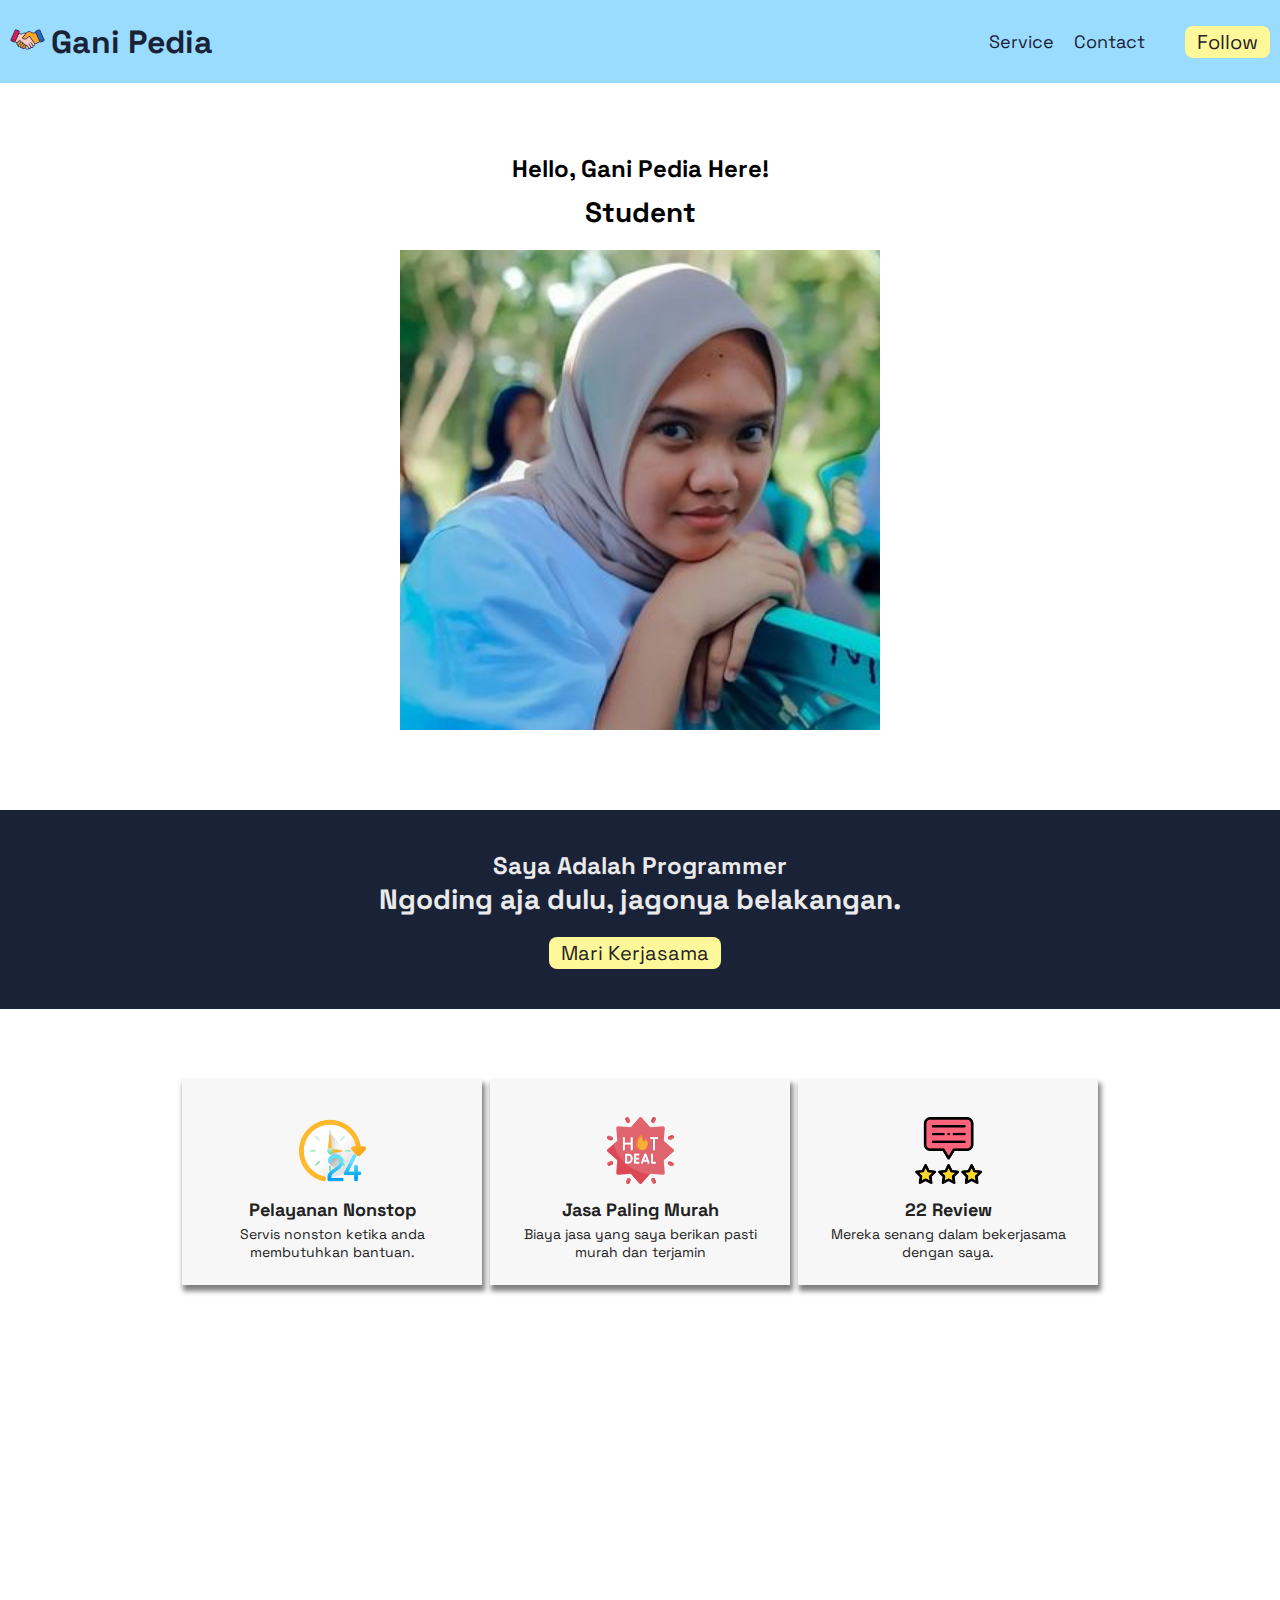
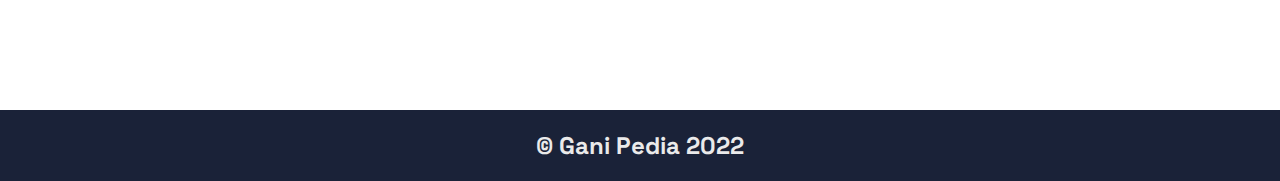
==== Sesi - 4/index.html @ 4a461606 "membuat sesi 3" ====
<html>
	<head>
		<meta charset="utf-8" />
		<link rel="icon" href="%PUBLIC_URL%/favicon.ico" />
		<meta name="viewport" content="width=device-width, initial-scale=1" />
		<title>SEMESTER 2 - SESI 3</title>
		<link rel="stylesheet" href="style.css"/>
		<link rel="preconnect" href="https://fonts.googleapis.com">
		<link rel="preconnect" href="https://fonts.gstatic.com" crossorigin>
		<link href="https://fonts.googleapis.com/css2?family=Space+Grotesk:wght@300;400;500;600;700&display=swap" rel="stylesheet">
	</head>
	<body>
		<header>
			<div class="logo">
				<img src="assets/icon/partner.png" alt="logo" class="logo-img" />
				<h1 class="logo-title">Gani Pedia</h1>
			</div>
			
			<nav>
				<ul>
					<li><a href="#jasa">Service</a></li>
					<li><a href="mailto:deacode@icloud.com">Contact</a></li>
				</ul>
			</nav>
			<button class="btn-cta" onclick="redirInstagram()">Follow</button>
		</header>
		<div class="container">
			<div class="intro">
				<p class="title">Hello, Gani Pedia Here!</p>
				<p class="description">Student </p>
				<img src="assets/img/Nayla.jpg" alt="Gani Ramadhan" class="img-foto"/>
			</div>
		</div>
		<div class="parallax">
			<div class="tentang">
				<p class="title">Saya Adalah Programmer</p>
				<p class="description">Ngoding aja dulu, jagonya belakangan.</p>
				<div class="mt-10">
					<button class="btn-cta" onclick="redirWhatsapp()">Mari Kerjasama</button>
				</div>
			</div>
			<div class="container">
					<div class="card" id="jasa">
						<div class="card-item">
							<img src="assets/icon/24-hours.png" alt="icon 1" class="icon"/>
							<p class="card-title">Pelayanan Nonstop</p>
							<p class="card-description">Servis nonston ketika anda membutuhkan bantuan.</p>
						</div>
						<div class="card-item">
							<img src="assets/icon/hot-deal.png" alt="icon 2"  class="icon"/>
							<p class="card-title">Jasa Paling Murah</p>
							<p class="card-description">Biaya jasa yang saya berikan pasti murah dan terjamin</p>
						</div>
						<div class="card-item">
							<img src="assets/icon/rating.png" alt="icon 3"  class="icon"/>
							<p class="card-title">22 Review</p>
							<p class="card-description">Mereka senang dalam bekerjasama dengan saya.</p>
						</div>
					</div>
			</div>
		</div>
		<footer>
			<p class="title">&copy; Gani Pedia 2022</p>
		</footer>
		
		<script>
			function redirInstagram() {
				window.location.href = "https://instagram.com/ganiiramadhan"
			}
			
			function redirWhatsapp() {
				window.location.href = "https://wa.me/+6283878624702"
			}
		</script>
	</body>
</html>
---- Sesi - 4/style.css ----
*, html, body {
	margin: 0;
	padding: 0;
	box-sizing: border-box;
	font-family:'Space Grotesk';
	scroll-behavior: smooth;
}

header {
	background: #9ADCFE;
	color: #1A2238;
	display: flex;
	flex-wrap: wrap;
	justify-content: center;
	align-items: center;
	gap: 10px;
}

.logo {
	margin-right: auto;
	display: flex;
	gap: 6px;
}

.logo-img {
	width: 35px;
	height: 35px;
	margin-left: 10px;
	
}

.logo-title {
	cursor: pointer;
	transition: all .5s ease 0s;
}

.logo:hover {
	color: #fff89a;
	transform: rotate(2deg);
}

.btn-cta {
	margin-right: 10px;
	border: none;
	font-size: 20px;
	padding: 3px 12px;
	background: #fff89a;
	color: #222;
	border-radius: 8px;
	cursor: pointer;
}
.btn-cta:hover {
	background-color: #f5ed81;
	transition: .5s;
	font-size: 21px;

}

nav ul{
	display: flex;
	padding: 20px;
}

li {
	list-style-type: none;
	padding: 10px;
}

li a {
	transition: all .5s ease 0s;
	display: inline-block;
	color: #1A2238;
	font-size: 18px;
}

li a:hover {
	color: #FFF89A;
	transform: rotate(5deg);
	font-weight: bold;
	font-size: 17px;
}

a {
	color: #eaeaea;
	text-decoration: none;
}

.container {
	max-width: 1200px;
	margin: 0 auto;
	padding: 70px 0;
}

.intro {
	display: flex;
	flex-direction: column;
	justify-content: center;
	align-items: center;
	gap: 10px;
	text-align: center;
}

.title {
	font-size: 24px;
	font-weight: bold;
}

.description {
	font-size: 28px;
	font-weight: bolder;
}

.img-foto {
	width: 100%;
	height: auto;
	padding: 10px;
	max-width: 500px;
	/* border-radius: 15px; */
}

.parallax {
	background-image: url('assets/img/1.jpg');
	background-attachment: fixed;
	background-position: center;
	background-repeat: no-repeat;
	background-size: cover;
	height: 100vh;
	
}

.tentang {
	display: flex;
	justify-content: center;
	align-items: center;
	flex-direction: column;
	background: #1A2238;
	color: #eaeaea;
	padding: 40px;
}

.mt-10 {
	margin-top: 20px;
}

.card {
	display: flex;
	flex-wrap: wrap;
	justify-content: center;
	align-items: center;
	gap: 8px;
}

.card-item {
	text-align: center;
	width: 25%;
	min-height: 200px;
	max-height: 300px;
	background: #f7f7f7;
	color: #222;
	padding: 24px;
	box-shadow: 2px 5px 5px 1px rgba(0,0,0,0.5);
}

.card-title {
	font-size: 18px;
	font-weight: bolder;
}

.card-description {
	font-size: 14px;
	margin-top: 4px;
}

.icon {
	width: 75px;
	height: 75px;
	margin: 10px;
	padding: 4px;
}

footer {
	padding: 20px;
	text-align: center;
	background: #1A2238;
	color: #eaeaea;
}

@media screen and (max-width: 500px) {
	.logo-title {
		font-size: 25px;
	}
	.card {
		flex-direction: column;
		gap: 0;
	}
	.card-item {
		width: 100%;
		opacity: 0.9;
	}
	
	.container {
		width: 100%;
		padding: 0;
	}
	
	.intro {
		margin-top: 20px;
	}
	
	.img-foto {
		padding: 0;
	}
	
	nav {
		position: fixed;
		bottom: 0;
		width: 100%;
		background: #9ADCFE;
		z-index: 9;
	}
	
	footer {
		margin-bottom: 70px;
		margin-top: 70px;
	}
}
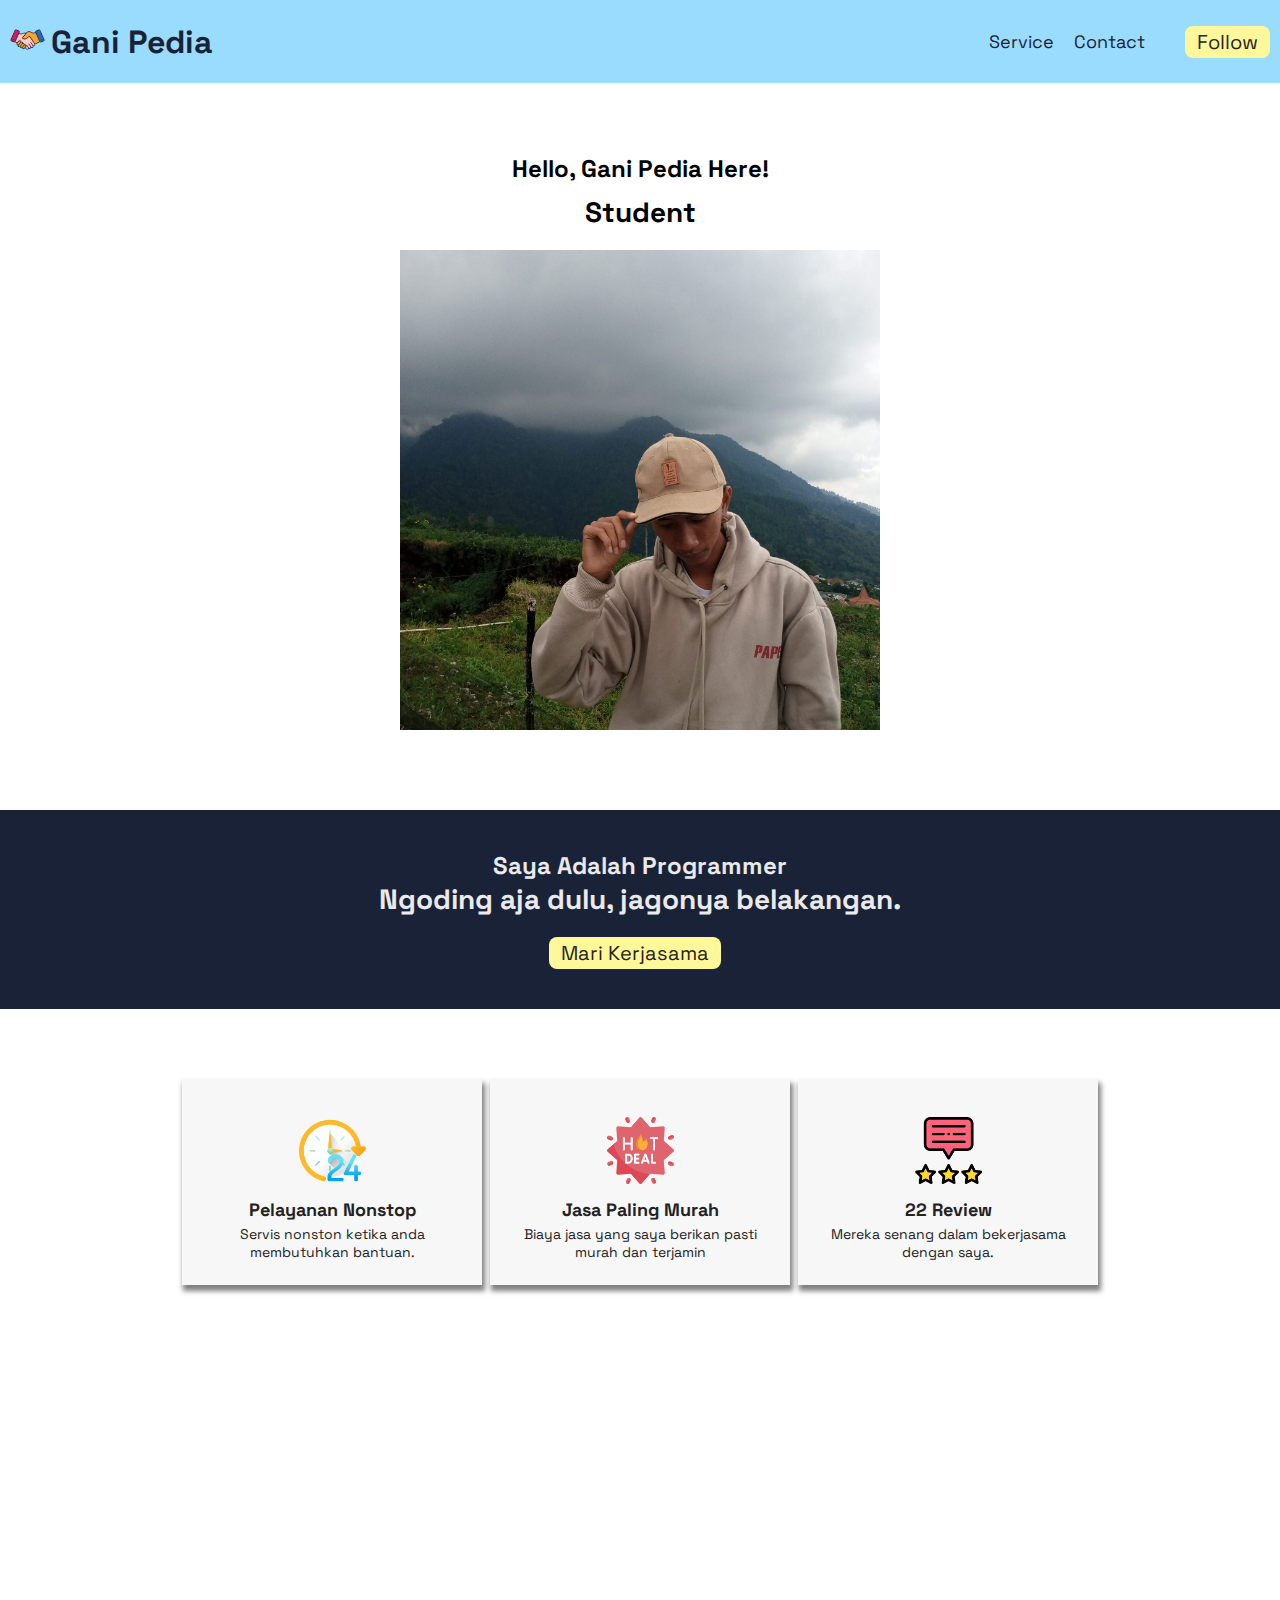
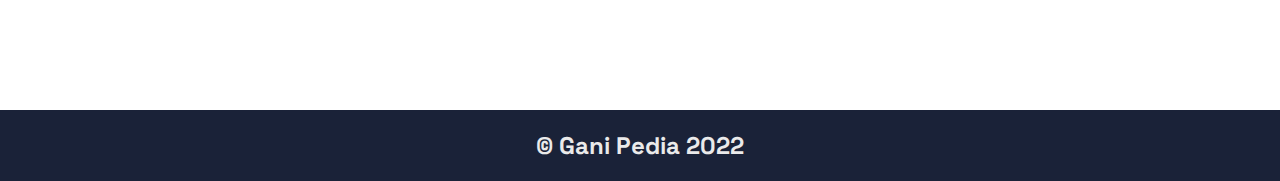
==== commit 078e818b: "menambahkan sesi 4" ====
--- a/Sesi - 4/index.html
+++ b/Sesi - 4/index.html
@@ -1,76 +1,93 @@
 <html>
-	<head>
-		<meta charset="utf-8" />
-		<link rel="icon" href="%PUBLIC_URL%/favicon.ico" />
-		<meta name="viewport" content="width=device-width, initial-scale=1" />
-		<title>SEMESTER 2 - SESI 3</title>
-		<link rel="stylesheet" href="style.css"/>
-		<link rel="preconnect" href="https://fonts.googleapis.com">
-		<link rel="preconnect" href="https://fonts.gstatic.com" crossorigin>
-		<link href="https://fonts.googleapis.com/css2?family=Space+Grotesk:wght@300;400;500;600;700&display=swap" rel="stylesheet">
-	</head>
-	<body>
-		<header>
-			<div class="logo">
-				<img src="assets/icon/partner.png" alt="logo" class="logo-img" />
-				<h1 class="logo-title">Gani Pedia</h1>
-			</div>
-			
-			<nav>
-				<ul>
-					<li><a href="#jasa">Service</a></li>
-					<li><a href="mailto:deacode@icloud.com">Contact</a></li>
-				</ul>
-			</nav>
-			<button class="btn-cta" onclick="redirInstagram()">Follow</button>
-		</header>
-		<div class="container">
-			<div class="intro">
-				<p class="title">Hello, Gani Pedia Here!</p>
-				<p class="description">Student </p>
-				<img src="assets/img/Nayla.jpg" alt="Gani Ramadhan" class="img-foto"/>
-			</div>
-		</div>
-		<div class="parallax">
-			<div class="tentang">
-				<p class="title">Saya Adalah Programmer</p>
-				<p class="description">Ngoding aja dulu, jagonya belakangan.</p>
-				<div class="mt-10">
-					<button class="btn-cta" onclick="redirWhatsapp()">Mari Kerjasama</button>
-				</div>
-			</div>
-			<div class="container">
-					<div class="card" id="jasa">
-						<div class="card-item">
-							<img src="assets/icon/24-hours.png" alt="icon 1" class="icon"/>
-							<p class="card-title">Pelayanan Nonstop</p>
-							<p class="card-description">Servis nonston ketika anda membutuhkan bantuan.</p>
-						</div>
-						<div class="card-item">
-							<img src="assets/icon/hot-deal.png" alt="icon 2"  class="icon"/>
-							<p class="card-title">Jasa Paling Murah</p>
-							<p class="card-description">Biaya jasa yang saya berikan pasti murah dan terjamin</p>
-						</div>
-						<div class="card-item">
-							<img src="assets/icon/rating.png" alt="icon 3"  class="icon"/>
-							<p class="card-title">22 Review</p>
-							<p class="card-description">Mereka senang dalam bekerjasama dengan saya.</p>
-						</div>
-					</div>
-			</div>
-		</div>
-		<footer>
-			<p class="title">&copy; Gani Pedia 2022</p>
-		</footer>
-		
-		<script>
-			function redirInstagram() {
-				window.location.href = "https://instagram.com/ganiiramadhan"
-			}
-			
-			function redirWhatsapp() {
-				window.location.href = "https://wa.me/+6283878624702"
-			}
-		</script>
-	</body>
-</html>+  <head>
+    <meta charset="utf-8" />
+    <link rel="icon" href="%PUBLIC_URL%/favicon.ico" />
+    <meta name="viewport" content="width=device-width, initial-scale=1" />
+    <title>SEMESTER 2 - SESI 4</title>
+    <link rel="stylesheet" href="style.css" />
+    <link
+      rel="stylesheet"
+      href="https://cdnjs.cloudflare.com/ajax/libs/animate.css/4.1.1/animate.min.css"
+      <link
+      rel="preconnect"
+      href="https://fonts.googleapis.com"
+    />
+    <link rel="preconnect" href="https://fonts.gstatic.com" crossorigin />
+    <link
+      href="https://fonts.googleapis.com/css2?family=Space+Grotesk:wght@300;400;500;600;700&display=swap"
+      rel="stylesheet"
+    />
+  </head>
+  <body>
+    <header class="animate__animated animate__backInDown animate__slow">
+      <div class="logo">
+        <img src="assets/icon/partner.png" alt="logo" class="logo-img animate__animated animate__bounce animate__infinite" />
+        <h1 class="logo-title animate__animated animate__bounce animate__infinite">Gani Pedia</h1>
+      </div>
+
+      <nav >
+        <ul>
+          <li><a href="#jasa">Service</a></li>
+          <li><a href="mailto:deacode@icloud.com">Contact</a></li>
+        </ul>
+      </nav>
+      <button class="btn-cta" onclick="redirInstagram()">Follow</button>
+    </header>
+    <div class="container">
+      <div class="intro ">
+        <p class="title animate__animated animate__backInLeft animate__slow ">Hello, Gani Pedia Here!</p>
+        <p class="description animate__animated animate__backInLeft animate__slow">Student</p>
+        <img  src="assets/img/profil2.jpeg" alt="Gani Ramadhan" class="img-foto animate__animated animate__backInRight animate__slow" />
+      </div>
+    </div>
+    <div class="parallax">
+      <div class="tentang animate__animated animate__zoomInDown animate__slow">
+        <p class="title">Saya Adalah Programmer</p>
+        <p class="description">Ngoding aja dulu, jagonya belakangan.</p>
+        <div class="mt-10">
+          <button class="btn-cta" onclick="redirWhatsapp()">
+            Mari Kerjasama
+          </button>
+        </div>
+      </div>
+      <div class="container">
+        <div class="card " id="jasa">
+          <div class="card-item animate__animated animate__backInLeft animate__slow">
+            <img src="assets/icon/24-hours.png" alt="icon 1" class="icon" />
+            <p class="card-title">Pelayanan Nonstop</p>
+            <p class="card-description">
+              Servis nonston ketika anda membutuhkan bantuan.
+            </p>
+          </div>
+          <div class="card-item animate__animated animate__zoomInDown animate__slow">
+            <img src="assets/icon/hot-deal.png" alt="icon 2" class="icon" />
+            <p class="card-title">Jasa Paling Murah</p>
+            <p class="card-description">
+              Biaya jasa yang saya berikan pasti murah dan terjamin
+            </p>
+          </div>
+          <div class="card-item animate__animated animate__backInRight animate__slow">
+            <img src="assets/icon/rating.png" alt="icon 3" class="icon" />
+            <p class="card-title">22 Review</p>
+            <p class="card-description">
+              Mereka senang dalam bekerjasama dengan saya.
+            </p>
+          </div>
+        </div>
+      </div>
+    </div>
+    <footer class="animate__animated animate__bounceIn animate__slow">
+      <p class="title">&copy; Gani Pedia 2022</p>
+    </footer>
+
+    <script>
+      function redirInstagram() {
+        window.location.href = "https://instagram.com/ganiiramadhan";
+      }
+
+      function redirWhatsapp() {
+        window.location.href = "https://wa.me/+6283878624702";
+      }
+    </script>
+  </body>
+</html>
